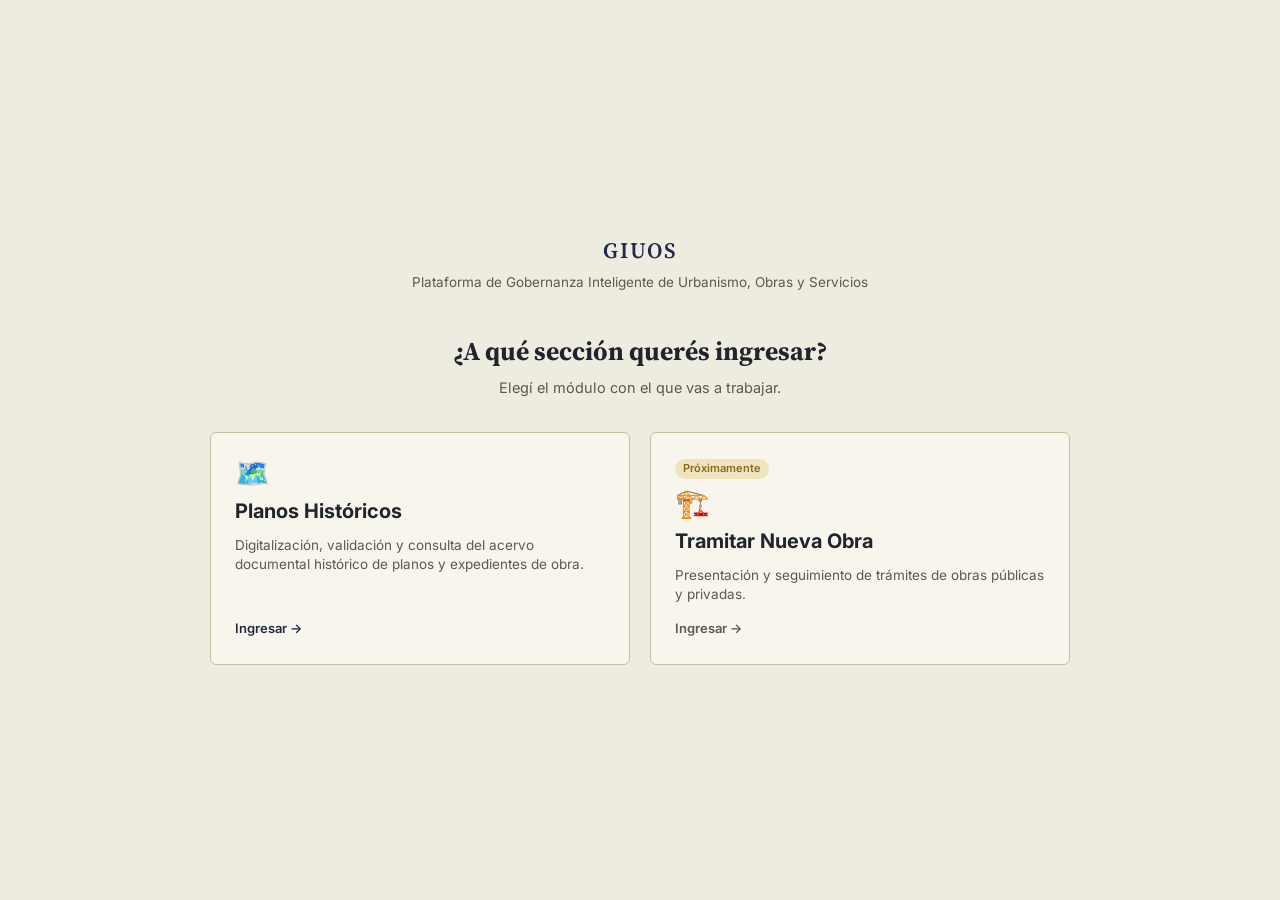
==== front/index.html @ 92304416 "Agrega pantalla de inicio comun a ambos proyectos" ====
<!DOCTYPE html>
<html lang="es">
<head>
<meta charset="UTF-8">
<meta name="viewport" content="width=device-width, initial-scale=1, viewport-fit=cover">
<title> Plataforma de Gobernanza Inteligente de Urbanismo, Obras y Servicios</title>
<link rel="preconnect" href="https://fonts.googleapis.com">
<link href="https://fonts.googleapis.com/css2?family=Source+Serif+4:opsz,wght@8..60,400;8..60,600;8..60,700&family=Inter:wght@400;500;600;700&display=swap" rel="stylesheet">
<link rel="stylesheet" href="styles.css">
</head>
<body>

<div class="landing">
  <div class="landing-inner">
    <div class="landing-brand">GIUOS</div>
    <div class="landing-brand-sub">Plataforma de Gobernanza Inteligente de Urbanismo, Obras y Servicios</div>

    <h1>¿A qué sección querés ingresar?</h1>
    <p class="lede" style="text-align:center;">Elegí el módulo con el que vas a trabajar.</p>

    <div class="module-grid">

      <a class="module-card" href="planos-historicos.html">
        <div class="icon">🗺️</div>
        <h2>Planos Históricos</h2>
        <p>Digitalización, validación y consulta del acervo documental histórico de planos y expedientes de obra.</p>
        <div class="enter">Ingresar →</div>
      </a>

      <!-- TODO: reemplazar por el link del repo del otro grupo cuando lo tengan desplegado -->
      <a class="module-card pending" href="#">
        <span class="tag-soon">Próximamente</span>
        <div class="icon">🏗️</div>
        <h2>Tramitar Nueva Obra</h2>
        <p>Presentación y seguimiento de trámites de obras públicas y privadas.</p>
        <div class="enter">Ingresar →</div>
      </a>

    </div>
  </div>
</div>

</body>
</html>
---- front/styles.css ----
/* ==========================================================================
   Archivo de Planos Históricos - Hoja de Estilos Principal
   ========================================================================== */

:root {
  --paper: #EEEBE0;
  --paper-2: #E3DFCF;
  --card: #F7F5EC;
  --ink: #20242C;
  --ink-soft: #5B5A4E;
  --border: #C7BFA3;
  --navy: #1F2A44;
  --navy-2: #2C3A5E;
  --brick: #8F3A2C;
  --brick-soft: #F1DDD4;
  --ok: #3F6B47;
  --ok-soft: #DCE7DA;
  --amber: #8A6A1F;
  --amber-soft: #EFE3C0;
  --font-serif: 'Source Serif 4', Georgia, serif;
  --font-sans: 'Inter', -apple-system, Segoe UI, sans-serif;
  padding-top: env(safe-area-inset-top, 0px);
  padding-bottom: env(safe-area-inset-bottom, 0px);
  box-sizing: border-box;
}

@media (prefers-color-scheme: dark) {
  :root:not([data-theme="light"]) {
    --paper: #1B1B18;
    --paper-2: #242320;
    --card: #232220;
    --ink: #EDEAE0;
    --ink-soft: #B3AD9B;
    --border: #4A473C;
    --navy: #8FA4D4;
    --navy-2: #A9BBE0;
    --brick: #E2897A;
    --brick-soft: #3A241E;
    --ok: #8FC79A;
    --ok-soft: #20301F;
    --amber: #E0BE72;
    --amber-soft: #33290F;
  }
}

:root[data-theme="dark"] {
  --paper: #1B1B18;
  --paper-2: #242320;
  --card: #232220;
  --ink: #EDEAE0;
  --ink-soft: #B3AD9B;
  --border: #4A473C;
  --navy: #8FA4D4;
  --navy-2: #A9BBE0;
  --brick: #E2897A;
  --brick-soft: #3A241E;
  --ok: #8FC79A;
  --ok-soft: #20301F;
  --amber: #E0BE72;
  --amber-soft: #33290F;
}

* {
  box-sizing: border-box;
}

html {
  scroll-padding-top: env(safe-area-inset-top, 0px);
}

body {
  margin: 0;
  background: var(--paper);
  color: var(--ink);
  font-family: var(--font-sans);
  line-height: 1.45;
}

/* ==========================================================================
   Layout Principal
   ========================================================================== */

.app {
  display: flex;
  min-height: 100vh;
}

.nav {
  width: 220px;
  flex: none;
  background: var(--paper-2);
  border-right: 1px solid var(--border);
  padding: 22px 14px;
  display: flex;
  flex-direction: column;
  gap: 22px;
}

.brand {
  font-family: var(--font-serif);
  font-size: 19px;
  font-weight: 600;
  display: flex;
  gap: 10px;
  align-items: flex-start;
  line-height: 1.2;
}

.brand span {
  display: block;
}

.brand small {
  display: block;
  font-family: var(--font-sans);
  font-weight: 400;
  font-size: 11px;
  color: var(--ink-soft);
  margin-top: 3px;
}

nav.tabs {
  display: flex;
  flex-direction: column;
  gap: 2px;
}

.tab {
  text-align: left;
  background: transparent;
  border: 1px solid transparent;
  border-radius: 3px;
  padding: 10px 12px;
  font: inherit;
  font-size: 14.5px;
  color: var(--ink-soft);
  cursor: pointer;
  font-family: var(--font-sans);
  transition: background 0.15s ease, color 0.15s ease;
}

.tab:hover {
  color: var(--ink);
}

.tab.active {
  background: var(--card);
  border-color: var(--border);
  color: var(--navy);
  font-weight: 600;
}

main {
  flex: 1;
  padding: 32px 40px;
  max-width: 980px;
}

.view {
  display: none;
}

.view.active {
  display: block;
}

h1 {
  font-family: var(--font-serif);
  font-size: 26px;
  margin: 0 0 4px;
}

.lede {
  color: var(--ink-soft);
  margin: 0 0 24px;
  max-width: 60ch;
  font-size: 14.5px;
}

/* ==========================================================================
   Componentes y Formularios
   ========================================================================== */

.card {
  background: var(--card);
  border: 1px solid var(--border);
  border-radius: 4px;
  padding: 20px;
}

.grid2 {
  display: grid;
  grid-template-columns: 1fr 1fr;
  gap: 14px;
}

label {
  display: block;
  font-size: 12.5px;
  color: var(--ink-soft);
  margin: 0 0 5px;
}

input[type=text],
input[type=search],
textarea {
  width: 100%;
  padding: 9px 10px;
  border: 1px solid var(--border);
  border-radius: 3px;
  background: var(--paper);
  color: var(--ink);
  font: inherit;
  font-size: 14px;
}

input:focus,
textarea:focus,
button:focus,
.row:focus-visible {
  outline: 2px solid var(--navy);
  outline-offset: 1px;
}

.field {
  margin-bottom: 14px;
}

.optional {
  color: var(--ink-soft);
  font-weight: 400;
}

.filebox {
  border: 1px dashed var(--border);
  border-radius: 4px;
  padding: 16px;
  text-align: center;
  background: var(--paper);
}

.filebox input {
  margin-top: 8px;
}

/* ==========================================================================
   Botones
   ========================================================================== */

button.primary {
  background: var(--navy);
  color: #fff;
  border: none;
  border-radius: 3px;
  padding: 10px 18px;
  font: inherit;
  font-size: 14px;
  font-weight: 600;
  cursor: pointer;
  transition: background 0.15s ease;
}

button.primary:hover {
  background: var(--navy-2);
}

button.ghost {
  background: transparent;
  border: 1px solid var(--border);
  color: var(--ink);
  border-radius: 3px;
  padding: 9px 16px;
  font: inherit;
  font-size: 14px;
  cursor: pointer;
  transition: border-color 0.15s ease;
}

button.ghost:hover {
  border-color: var(--navy);
}

/* ==========================================================================
   Alertas y Mensajes
   ========================================================================== */

.error {
  background: var(--brick-soft);
  color: var(--brick);
  border: 1px solid var(--brick);
  border-radius: 3px;
  padding: 9px 12px;
  font-size: 13.5px;
  margin: 12px 0;
}

.hint {
  background: var(--amber-soft);
  color: var(--amber);
  border: 1px solid var(--amber);
  border-radius: 3px;
  padding: 9px 12px;
  font-size: 13.5px;
  margin: 12px 0;
}

.confirm {
  background: var(--ok-soft);
  color: var(--ok);
  border: 1px solid var(--ok);
  border-radius: 3px;
  padding: 9px 12px;
  font-size: 13.5px;
  margin: 12px 0;
}

/* ==========================================================================
   Badges e Indicadores
   ========================================================================== */

.badge {
  display: inline-block;
  font-size: 11.5px;
  padding: 2px 8px;
  border-radius: 20px;
  font-weight: 600;
}

.badge.pendiente {
  background: var(--amber-soft);
  color: var(--amber);
}

.badge.validado {
  background: var(--ok-soft);
  color: var(--ok);
}

.badge.sin_ubicacion {
  background: var(--brick-soft);
  color: var(--brick);
}

.pulse {
  display: inline-block;
  width: 7px;
  height: 7px;
  border-radius: 50%;
  background: var(--amber);
  margin-right: 6px;
  animation: pulse 1.1s infinite;
}

@keyframes pulse {
  0%, 100% { opacity: 0.35; }
  50% { opacity: 1; }
}

/* ==========================================================================
   Vistas de Dos Columnas (Split) y Listados
   ========================================================================== */

.split {
  display: grid;
  grid-template-columns: 260px 1fr;
  gap: 20px;
  align-items: start;
}

.list {
  display: flex;
  flex-direction: column;
  gap: 6px;
  max-height: 520px;
  overflow-y: auto;
}

.row {
  text-align: left;
  width: 100%;
  background: var(--card);
  border: 1px solid var(--border);
  border-radius: 3px;
  padding: 10px 12px;
  cursor: pointer;
  font: inherit;
  color: var(--ink);
  transition: border-color 0.15s ease, background 0.15s ease;
}

.row:hover {
  border-color: var(--navy);
}

.row.sel {
  border-color: var(--navy);
  background: var(--paper-2);
}

.row .t {
  font-weight: 600;
  font-size: 13.5px;
}

.row .s {
  font-size: 12px;
  color: var(--ink-soft);
  margin-top: 2px;
}

.empty {
  color: var(--ink-soft);
  font-size: 14px;
  padding: 14px;
  border: 1px dashed var(--border);
  border-radius: 4px;
}

.thumb {
  width: 100%;
  max-width: 320px;
  border: 1px solid var(--border);
  border-radius: 3px;
  display: block;
  margin-bottom: 14px;
}

.doclink {
  display: inline-block;
  margin-bottom: 14px;
  font-size: 13.5px;
  color: var(--navy);
  border: 1px solid var(--border);
  border-radius: 3px;
  padding: 8px 12px;
  text-decoration: none;
}

.doclink:hover {
  text-decoration: underline;
}

.hist {
  margin-top: 18px;
  border-top: 1px solid var(--border);
  padding-top: 12px;
}

.hist h3 {
  font-size: 13px;
  color: var(--ink-soft);
  margin: 0 0 8px;
  font-weight: 600;
}

.hist li {
  font-size: 13px;
  margin-bottom: 6px;
}

.searchbar {
  display: flex;
  gap: 8px;
  margin-bottom: 18px;
}

.searchbar input {
  flex: 1;
}

.actions,
.det-actions {
  display: flex;
  gap: 10px;
  margin-top: 16px;
}

/* ==========================================================================
   Responsive Design
   ========================================================================== */

@media (max-width: 760px) {
  .app {
    flex-direction: column;
  }
  .nav {
    width: 100%;
    flex-direction: row;
    align-items: center;
    gap: 14px;
    padding: 14px 16px;
    overflow-x: auto;
  }
  nav.tabs {
    flex-direction: row;
  }
  main {
    padding: 22px 18px;
  }
  .split {
    grid-template-columns: 1fr;
  }
  .grid2 {
    grid-template-columns: 1fr;
  }
}

/* ==========================================================================
   Pantalla de inicio (selector de módulo) — agregado, no reemplaza nada
   de lo anterior.
   ========================================================================== */

.landing {
  min-height: 100vh;
  display: flex;
  align-items: center;
  justify-content: center;
  padding: 40px 20px;
}

.landing-inner {
  max-width: 860px;
  width: 100%;
  text-align: center;
}

.landing-brand {
  font-family: var(--font-serif);
  font-size: 22px;
  font-weight: 600;
  letter-spacing: 2px;
  color: var(--navy);
  margin-bottom: 6px;
}

.landing-brand-sub {
  color: var(--ink-soft);
  font-size: 13.5px;
  margin-bottom: 40px;
}

.landing h1 {
  margin-bottom: 6px;
}

.landing .lede {
  margin: 0 auto 34px;
}

.module-grid {
  display: grid;
  grid-template-columns: 1fr 1fr;
  gap: 20px;
  text-align: left;
}

.module-card {
  background: var(--card);
  border: 1px solid var(--border);
  border-radius: 6px;
  padding: 26px 24px;
  display: flex;
  flex-direction: column;
  gap: 10px;
  text-decoration: none;
  color: var(--ink);
  transition: border-color 0.15s ease, transform 0.15s ease;
}

.module-card:hover {
  border-color: var(--navy);
  transform: translateY(-2px);
}

.module-card .icon {
  font-size: 28px;
  line-height: 1;
}

.module-card h2 {
  font-size: 20px;
  margin: 0;
}

.module-card p {
  color: var(--ink-soft);
  font-size: 13.5px;
  margin: 0;
  flex: 1;
}

.module-card .enter {
  font-size: 13px;
  font-weight: 600;
  color: var(--navy);
  margin-top: 4px;
}

.module-card.pending .enter {
  color: var(--ink-soft);
}

.tag-soon {
  display: inline-block;
  font-size: 11px;
  font-weight: 600;
  padding: 2px 8px;
  border-radius: 20px;
  background: var(--amber-soft);
  color: var(--amber);
  align-self: flex-start;
}

@media (max-width: 640px) {
  .module-grid {
    grid-template-columns: 1fr;
  }
}
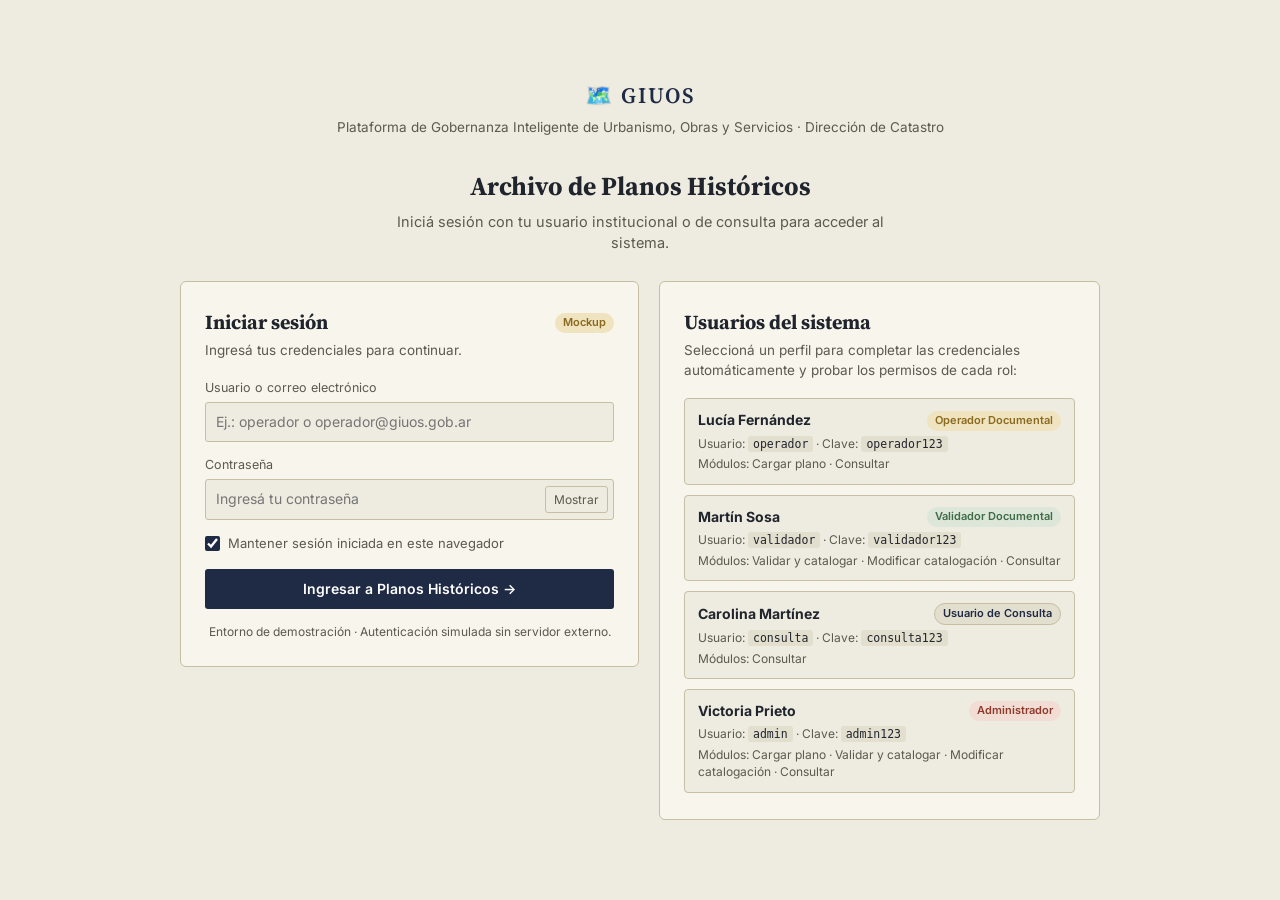
==== commit cd116d7c: "feat(auth): implement user authentication and role management with session handling - Added auth.js " ====
--- a/front/index.html
+++ b/front/index.html
@@ -3,7 +3,7 @@
 <head>
 <meta charset="UTF-8">
 <meta name="viewport" content="width=device-width, initial-scale=1, viewport-fit=cover">
-<title> Plataforma de Gobernanza Inteligente de Urbanismo, Obras y Servicios</title>
+<title>GIUOS — Archivo de Planos Históricos | Iniciar sesión</title>
 <link rel="preconnect" href="https://fonts.googleapis.com">
 <link href="https://fonts.googleapis.com/css2?family=Source+Serif+4:opsz,wght@8..60,400;8..60,600;8..60,700&family=Inter:wght@400;500;600;700&display=swap" rel="stylesheet">
 <link rel="stylesheet" href="styles.css">
@@ -12,33 +12,59 @@
 
 <div class="landing">
   <div class="landing-inner">
-    <div class="landing-brand">GIUOS</div>
-    <div class="landing-brand-sub">Plataforma de Gobernanza Inteligente de Urbanismo, Obras y Servicios</div>
+    <div class="landing-brand">🗺️ GIUOS</div>
+    <div class="landing-brand-sub">Plataforma de Gobernanza Inteligente de Urbanismo, Obras y Servicios · Dirección de Catastro</div>
 
-    <h1>¿A qué sección querés ingresar?</h1>
-    <p class="lede" style="text-align:center;">Elegí el módulo con el que vas a trabajar.</p>
+    <h1>Archivo de Planos Históricos</h1>
+    <p class="lede">Iniciá sesión con tu usuario institucional o de consulta para acceder al sistema.</p>
 
-    <div class="module-grid">
+    <div class="login-grid">
+      <section class="card login-card" aria-labelledby="login-heading">
+        <div class="login-card-head">
+          <h2 id="login-heading">Iniciar sesión</h2>
+          <span class="badge-mockup">Mockup</span>
+        </div>
+        <p class="login-sub">Ingresá tus credenciales para continuar.</p>
 
-      <a class="module-card" href="planos-historicos.html">
-        <div class="icon">🗺️</div>
-        <h2>Planos Históricos</h2>
-        <p>Digitalización, validación y consulta del acervo documental histórico de planos y expedientes de obra.</p>
-        <div class="enter">Ingresar →</div>
-      </a>
+        <div id="login-msgs" role="alert" aria-live="polite"></div>
 
-      <!-- TODO: reemplazar por el link del repo del otro grupo cuando lo tengan desplegado -->
-      <a class="module-card pending" href="#">
-        <span class="tag-soon">Próximamente</span>
-        <div class="icon">🏗️</div>
-        <h2>Tramitar Nueva Obra</h2>
-        <p>Presentación y seguimiento de trámites de obras públicas y privadas.</p>
-        <div class="enter">Ingresar →</div>
-      </a>
+        <form id="form-login" novalidate>
+          <div class="field">
+            <label for="login-usuario">Usuario o correo electrónico</label>
+            <input type="text" id="login-usuario" autocomplete="username" placeholder="Ej.: operador o operador@giuos.gob.ar" required>
+          </div>
+          <div class="field">
+            <label for="login-clave">Contraseña</label>
+            <div class="password-wrap">
+              <input type="password" id="login-clave" autocomplete="current-password" placeholder="Ingresá tu contraseña" required>
+              <button type="button" id="toggle-clave" class="password-toggle" aria-pressed="false" aria-label="Mostrar u ocultar contraseña">Mostrar</button>
+            </div>
+          </div>
+          <label class="login-remember">
+            <input type="checkbox" id="login-recordar" checked>
+            <span>Mantener sesión iniciada en este navegador</span>
+          </label>
+          <button type="submit" id="btn-login-submit" class="primary login-submit">Ingresar a Planos Históricos →</button>
+          <p class="login-mockup-note">Entorno de demostración · Autenticación simulada sin servidor externo.</p>
+        </form>
 
+        <div id="login-sesion-activa" hidden></div>
+      </section>
+
+      <aside class="card demo-users-card" aria-labelledby="demo-users-heading">
+        <h2 id="demo-users-heading">Usuarios del sistema</h2>
+        <p class="login-sub">Seleccioná un perfil para completar las credenciales automáticamente y probar los permisos de cada rol:</p>
+        <div id="demo-users-list" class="demo-users-list"></div>
+      </aside>
     </div>
   </div>
 </div>
 
+<script src="js/auth.js"></script>
+<script>
+  if (window.PH && window.PH.Auth) {
+    window.PH.Auth.initLoginPage();
+  }
+</script>
 </body>
 </html>
--- a/front/styles.css
+++ b/front/styles.css
@@ -76,6 +76,14 @@
   line-height: 1.45;
 }
 
+[hidden] {
+  display: none !important;
+}
+
+.auth-pending .app {
+  display: none;
+}
+
 /* ==========================================================================
    Layout Principal
    ========================================================================== */
@@ -202,6 +210,8 @@
 }
 
 input[type=text],
+input[type=password],
+input[type=email],
 input[type=search],
 textarea {
   width: 100%;
@@ -222,6 +232,27 @@
   outline-offset: 1px;
 }
 
+#v-texto_extraido,
+#m-texto_extraido {
+  resize: none;
+  field-sizing: content;
+  line-height: 1.5;
+  overflow-y: auto;
+  overflow-wrap: anywhere;
+  min-height: calc(1.5em + 20px);
+  max-height: calc(18em + 20px);
+}
+
+#m-motivo {
+  resize: none !important;
+  line-height: 1.5;
+  height: 84px;
+  min-height: 84px;
+  max-height: 84px;
+  overflow-y: auto;
+  overflow-wrap: anywhere;
+}
+
 .field {
   margin-bottom: 14px;
 }
@@ -241,6 +272,23 @@
 
 .filebox input {
   margin-top: 8px;
+}
+
+.filebox input.file-empty {
+  color: transparent;
+  width: 224px;
+  font-size: 0;
+}
+
+.filebox input::file-selector-button {
+  color: #000;
+}
+
+.filebox input.file-empty::file-selector-button {
+  box-sizing: border-box;
+  width: 100%;
+  margin: 0;
+  font: 14px Arial, sans-serif;
 }
 
 /* ==========================================================================
@@ -285,6 +333,10 @@
    ========================================================================== */
 
 .error {
+  min-width: 0;
+  max-width: 100%;
+  white-space: normal;
+  overflow-wrap: anywhere;
   background: var(--brick-soft);
   color: var(--brick);
   border: 1px solid var(--brick);
@@ -318,6 +370,36 @@
    Badges e Indicadores
    ========================================================================== */
 
+.database-status {
+  display: flex;
+  align-items: center;
+  gap: 8px;
+  padding: 10px;
+  border: 1px solid currentColor;
+  border-radius: 4px;
+  font-size: 12px;
+  color: var(--amber);
+  background: var(--amber-soft);
+}
+
+.database-status[data-state="connected"] {
+  color: var(--ok);
+  background: var(--ok-soft);
+}
+
+.database-status[data-state="disconnected"] {
+  color: var(--brick);
+  background: var(--brick-soft);
+}
+
+.database-status-dot {
+  width: 8px;
+  height: 8px;
+  flex: none;
+  border-radius: 50%;
+  background: currentColor;
+}
+
 .badge {
   display: inline-block;
   font-size: 11.5px;
@@ -337,6 +419,11 @@
 }
 
 .badge.sin_ubicacion {
+  background: var(--brick-soft);
+  color: var(--brick);
+}
+
+.badge.ia-error {
   background: var(--brick-soft);
   color: var(--brick);
 }
@@ -362,9 +449,13 @@
 
 .split {
   display: grid;
-  grid-template-columns: 260px 1fr;
+  grid-template-columns: 260px minmax(0, 1fr);
   gap: 20px;
   align-items: start;
+}
+
+.split > * {
+  min-width: 0;
 }
 
 .list {
@@ -375,7 +466,27 @@
   overflow-y: auto;
 }
 
+.pagination {
+  margin-top: 12px;
+  color: var(--ink-soft);
+  font-size: 12px;
+}
+
+.pagination-actions {
+  display: flex;
+  gap: 8px;
+  flex-wrap: wrap;
+}
+
+.pagination-actions button:disabled {
+  opacity: .5;
+  cursor: default;
+}
+
 .row {
+  min-width: 0;
+  flex-shrink: 0;
+  overflow-wrap: anywhere;
   text-align: left;
   width: 100%;
   background: var(--card);
@@ -426,6 +537,8 @@
 }
 
 .doclink {
+  max-width: 100%;
+  overflow-wrap: anywhere;
   display: inline-block;
   margin-bottom: 14px;
   font-size: 13.5px;
@@ -440,6 +553,20 @@
   text-decoration: underline;
 }
 
+textarea[readonly] {
+  background: var(--paper-2);
+  color: var(--ink-soft);
+  resize: vertical;
+}
+
+.motivo-contador {
+  display: block;
+  text-align: right;
+  color: var(--ink-soft);
+  font-size: 12px;
+  margin-top: 4px;
+}
+
 .hist {
   margin-top: 18px;
   border-top: 1px solid var(--border);
@@ -471,8 +598,22 @@
 .actions,
 .det-actions {
   display: flex;
+  justify-content: flex-end;
   gap: 10px;
   margin-top: 16px;
+}
+
+.det-actions-plano {
+  justify-content: flex-start;
+  align-items: center;
+  flex-wrap: wrap;
+  gap: 10px;
+  margin-bottom: 16px;
+}
+
+#btn-cargar {
+  display: block;
+  margin-left: auto;
 }
 
 /* ==========================================================================
@@ -486,13 +627,14 @@
   .nav {
     width: 100%;
     flex-direction: row;
+    flex-wrap: wrap;
     align-items: center;
-    gap: 14px;
+    gap: 12px;
     padding: 14px 16px;
-    overflow-x: auto;
   }
   nav.tabs {
     flex-direction: row;
+    flex-wrap: wrap;
   }
   main {
     padding: 22px 18px;
@@ -506,8 +648,99 @@
 }
 
 /* ==========================================================================
-   Pantalla de inicio (selector de módulo) — agregado, no reemplaza nada
-   de lo anterior.
+   Barra lateral: sesión de usuario y pie de navegación
+   ========================================================================== */
+
+.nav-footer {
+  margin-top: auto;
+  display: flex;
+  flex-direction: column;
+  gap: 10px;
+}
+
+.user-session {
+  background: var(--card);
+  border: 1px solid var(--border);
+  border-radius: 4px;
+  padding: 11px 12px;
+  display: flex;
+  flex-direction: column;
+  gap: 9px;
+}
+
+.user-session-info {
+  display: flex;
+  align-items: center;
+  gap: 10px;
+  min-width: 0;
+}
+
+.user-avatar {
+  width: 32px;
+  height: 32px;
+  border-radius: 50%;
+  background: var(--navy);
+  color: var(--paper);
+  font-size: 12px;
+  font-weight: 700;
+  display: inline-flex;
+  align-items: center;
+  justify-content: center;
+  flex: none;
+  letter-spacing: 0.5px;
+}
+
+.user-meta {
+  min-width: 0;
+}
+
+.user-name {
+  font-size: 13px;
+  font-weight: 600;
+  color: var(--ink);
+  line-height: 1.25;
+  margin-bottom: 3px;
+  overflow-wrap: anywhere;
+}
+
+.user-logout {
+  width: 100%;
+  padding: 6px 10px;
+  font-size: 12.5px;
+}
+
+.role-badge {
+  display: inline-block;
+  font-size: 11px;
+  font-weight: 600;
+  padding: 2px 8px;
+  border-radius: 20px;
+  white-space: nowrap;
+}
+
+.role-operador {
+  background: var(--amber-soft);
+  color: var(--amber);
+}
+
+.role-validador {
+  background: var(--ok-soft);
+  color: var(--ok);
+}
+
+.role-consulta {
+  background: var(--paper-2);
+  color: var(--navy);
+  border: 1px solid var(--border);
+}
+
+.role-admin {
+  background: var(--brick-soft);
+  color: var(--brick);
+}
+
+/* ==========================================================================
+   Pantalla de inicio y mockup de login
    ========================================================================== */
 
 .landing {
@@ -519,7 +752,7 @@
 }
 
 .landing-inner {
-  max-width: 860px;
+  max-width: 920px;
   width: 100%;
   text-align: center;
 }
@@ -536,7 +769,7 @@
 .landing-brand-sub {
   color: var(--ink-soft);
   font-size: 13.5px;
-  margin-bottom: 40px;
+  margin-bottom: 30px;
 }
 
 .landing h1 {
@@ -544,63 +777,43 @@
 }
 
 .landing .lede {
-  margin: 0 auto 34px;
-}
-
-.module-grid {
+  margin: 0 auto 28px;
+}
+
+.login-grid {
   display: grid;
-  grid-template-columns: 1fr 1fr;
+  grid-template-columns: 1.02fr 0.98fr;
   gap: 20px;
   text-align: left;
-}
-
-.module-card {
-  background: var(--card);
-  border: 1px solid var(--border);
+  align-items: start;
+}
+
+.login-card,
+.demo-users-card {
+  padding: 26px 24px;
   border-radius: 6px;
-  padding: 26px 24px;
-  display: flex;
-  flex-direction: column;
+}
+
+.login-card-head {
+  display: flex;
+  align-items: center;
+  justify-content: space-between;
   gap: 10px;
-  text-decoration: none;
-  color: var(--ink);
-  transition: border-color 0.15s ease, transform 0.15s ease;
-}
-
-.module-card:hover {
-  border-color: var(--navy);
-  transform: translateY(-2px);
-}
-
-.module-card .icon {
-  font-size: 28px;
-  line-height: 1;
-}
-
-.module-card h2 {
+  margin-bottom: 4px;
+}
+
+.login-card h2,
+.demo-users-card h2 {
+  font-family: var(--font-serif);
   font-size: 20px;
   margin: 0;
 }
 
-.module-card p {
-  color: var(--ink-soft);
-  font-size: 13.5px;
-  margin: 0;
-  flex: 1;
-}
-
-.module-card .enter {
-  font-size: 13px;
-  font-weight: 600;
-  color: var(--navy);
-  margin-top: 4px;
-}
-
-.module-card.pending .enter {
-  color: var(--ink-soft);
-}
-
-.tag-soon {
+.demo-users-card h2 {
+  margin-bottom: 4px;
+}
+
+.badge-mockup {
   display: inline-block;
   font-size: 11px;
   font-weight: 600;
@@ -608,11 +821,452 @@
   border-radius: 20px;
   background: var(--amber-soft);
   color: var(--amber);
-  align-self: flex-start;
-}
-
-@media (max-width: 640px) {
-  .module-grid {
+}
+
+.login-sub {
+  color: var(--ink-soft);
+  font-size: 13.5px;
+  margin: 0 0 18px;
+}
+
+.password-wrap {
+  position: relative;
+  display: flex;
+  align-items: center;
+}
+
+.password-wrap input {
+  padding-right: 78px;
+}
+
+.password-toggle {
+  position: absolute;
+  right: 6px;
+  background: transparent;
+  border: 1px solid var(--border);
+  border-radius: 3px;
+  padding: 4px 8px;
+  font: inherit;
+  font-size: 12px;
+  color: var(--ink-soft);
+  cursor: pointer;
+}
+
+.password-toggle:hover {
+  color: var(--ink);
+  border-color: var(--navy);
+}
+
+.login-remember {
+  display: flex;
+  align-items: center;
+  gap: 8px;
+  font-size: 13px;
+  color: var(--ink-soft);
+  margin: 2px 0 16px;
+  cursor: pointer;
+}
+
+.login-remember input[type="checkbox"] {
+  width: 15px;
+  height: 15px;
+  margin: 0;
+  accent-color: var(--navy);
+}
+
+.login-submit {
+  width: 100%;
+  padding: 11px 18px;
+}
+
+.login-mockup-note {
+  margin: 14px 0 0;
+  font-size: 12px;
+  color: var(--ink-soft);
+  text-align: center;
+}
+
+.demo-users-list {
+  display: flex;
+  flex-direction: column;
+  gap: 10px;
+}
+
+.demo-user-btn {
+  width: 100%;
+  text-align: left;
+  background: var(--paper);
+  border: 1px solid var(--border);
+  border-radius: 4px;
+  padding: 11px 13px;
+  cursor: pointer;
+  font: inherit;
+  color: var(--ink);
+  transition: border-color 0.15s ease, background 0.15s ease, transform 0.12s ease;
+}
+
+.demo-user-btn:hover {
+  border-color: var(--navy);
+  transform: translateY(-1px);
+}
+
+.demo-user-btn.selected {
+  border-color: var(--navy);
+  background: var(--paper-2);
+  box-shadow: 0 0 0 1px var(--navy);
+}
+
+.demo-user-head {
+  display: flex;
+  flex-wrap: wrap;
+  align-items: center;
+  justify-content: space-between;
+  gap: 8px;
+  margin-bottom: 4px;
+}
+
+.demo-user-head strong {
+  font-size: 14px;
+}
+
+.demo-user-creds {
+  font-size: 12px;
+  color: var(--ink-soft);
+  margin-bottom: 3px;
+}
+
+.demo-user-creds code {
+  font-family: ui-monospace, SFMono-Regular, Menlo, monospace;
+  font-size: 11.5px;
+  background: var(--paper-2);
+  padding: 1px 5px;
+  border-radius: 3px;
+  color: var(--ink);
+}
+
+.demo-user-perms {
+  font-size: 12px;
+  color: var(--ink-soft);
+}
+
+.session-summary {
+  display: flex;
+  flex-direction: column;
+  gap: 14px;
+  padding-top: 4px;
+}
+
+.session-email {
+  font-size: 12.5px;
+  color: var(--ink-soft);
+  margin-bottom: 5px;
+}
+
+.session-perms {
+  margin: 0;
+  font-size: 13.5px;
+  color: var(--ink-soft);
+  background: var(--paper);
+  border: 1px solid var(--border);
+  border-radius: 4px;
+  padding: 10px 12px;
+}
+
+.session-actions {
+  display: flex;
+  flex-direction: column;
+  gap: 8px;
+}
+
+.btn-primary-link {
+  display: block;
+  text-align: center;
+  text-decoration: none;
+  background: var(--navy);
+  color: #fff;
+  border: none;
+  border-radius: 3px;
+  padding: 11px 18px;
+  font: inherit;
+  font-size: 14px;
+  font-weight: 600;
+  cursor: pointer;
+  transition: background 0.15s ease;
+}
+
+.btn-primary-link:hover {
+  background: var(--navy-2);
+}
+
+@media (max-width: 760px) {
+  .landing {
+    padding: 24px 16px;
+    align-items: flex-start;
+  }
+  .login-grid {
     grid-template-columns: 1fr;
   }
-}
+  .nav-footer {
+    margin-top: 0;
+    flex-direction: row;
+    flex-wrap: wrap;
+    align-items: center;
+    width: 100%;
+  }
+  .user-session {
+    flex-direction: row;
+    flex-wrap: wrap;
+    align-items: center;
+    justify-content: space-between;
+    flex: 1;
+    min-width: 220px;
+  }
+  .user-logout {
+    width: auto;
+  }
+}
+
+.nomenclatura { border: 1px solid var(--line, #ddd); border-radius: 8px; padding: 16px; margin: 16px 0; min-width: 0; }
+.nomenclatura legend { font-weight: 600; padding: 0 6px; }
+.nomenclatura p { font-size: 13px; margin: 0 0 12px; }
+button.danger { background: #a92323; color: #fff; border: 1px solid #a92323; }
+button.danger:disabled { opacity: .55; cursor: wait; }
+
+/* Modal de comparación Antes y Después */
+.diff-select {
+  text-align: center;
+}
+
+.diff-select input[type="checkbox"] {
+  width: 18px;
+  height: 18px;
+  margin: 0;
+  cursor: pointer;
+}
+
+.modal-backdrop {
+  position: fixed;
+  inset: 0;
+  background: rgba(0, 0, 0, 0.55);
+  display: flex;
+  align-items: center;
+  justify-content: center;
+  z-index: 1000;
+  padding: 16px;
+  backdrop-filter: blur(2px);
+}
+.modal-card {
+  background: var(--card);
+  border: 1px solid var(--border);
+  border-radius: 8px;
+  width: 100%;
+  max-width: 820px;
+  max-height: 90vh;
+  display: flex;
+  flex-direction: column;
+  box-shadow: 0 10px 30px rgba(0, 0, 0, 0.3);
+}
+.modal-header {
+  display: flex;
+  justify-content: space-between;
+  align-items: center;
+  padding: 16px 20px;
+  border-bottom: 1px solid var(--border);
+}
+.modal-header h2 {
+  margin: 0;
+  font-size: 18px;
+  font-family: var(--font-serif);
+}
+.modal-close {
+  background: transparent;
+  border: none;
+  font-size: 20px;
+  cursor: pointer;
+  color: var(--ink-soft);
+  padding: 4px 8px;
+  border-radius: 4px;
+}
+.modal-close:hover {
+  background: var(--paper-2);
+  color: var(--ink);
+}
+.modal-body {
+  padding: 20px;
+  overflow-y: auto;
+  font-size: 14px;
+}
+.modal-footer {
+  display: flex;
+  justify-content: flex-end;
+  gap: 12px;
+  padding: 16px 20px;
+  border-top: 1px solid var(--border);
+  background: var(--paper-2);
+}
+.hist-scroll {
+  max-width: 100%;
+  margin-bottom: 16px;
+}
+
+.hist-table {
+  width: 100%;
+  table-layout: fixed;
+  border-collapse: collapse;
+  font-size: 13px;
+}
+
+.hist-table th,
+.hist-table td {
+  border: 1px solid var(--border);
+  padding: 8px;
+  text-align: left;
+  vertical-align: top;
+  overflow-wrap: anywhere;
+}
+
+.hist-table th {
+  background: var(--paper-2);
+  overflow-wrap: normal;
+  white-space: normal;
+}
+
+.hist-table th:nth-child(1) { width: 18%; }
+.hist-table th:nth-child(2) { width: 16%; }
+.hist-table th:nth-child(3) { width: 17%; }
+.hist-table th:nth-child(4) { width: 29%; }
+.hist-table th:nth-child(5) { width: 20%; }
+
+.hist-table td:nth-child(-n+2) {
+  white-space: normal;
+}
+
+.hist-table td:nth-child(n+3) {
+  white-space: normal;
+  overflow-wrap: anywhere;
+}
+
+.hist-table td.hist-detail {
+  white-space: normal;
+  background: var(--paper-2);
+}
+
+.hist-detail p {
+  margin: 6px 0 12px;
+}
+
+.hist-change {
+  padding: 10px 0;
+}
+
+.hist-change + .hist-change {
+  border-top: 1px solid var(--border);
+}
+
+.hist-values {
+  display: grid;
+  grid-template-columns: repeat(2, minmax(0, 1fr));
+  gap: 12px;
+  margin-top: 6px;
+}
+
+.hist-values > div {
+  min-width: 0;
+  overflow-wrap: anywhere;
+}
+
+.hist-values span {
+  color: var(--ink-soft);
+  font-size: 12px;
+}
+
+button.hist-toggle {
+  max-width: 100%;
+  padding: 5px 7px;
+  font-size: 12px;
+  white-space: normal;
+}
+
+.diff-table {
+  width: 100%;
+  border-collapse: collapse;
+  margin-top: 12px;
+}
+.diff-table th, .diff-table td {
+  padding: 10px 12px;
+  border: 1px solid var(--border);
+  text-align: left;
+  vertical-align: top;
+}
+.diff-table th {
+  background: var(--paper-2);
+  font-weight: 600;
+  font-size: 13px;
+}
+.diff-table tr.diff-changed {
+  background: rgba(63, 107, 71, 0.08);
+}
+.diff-tag-changed {
+  display: inline-block;
+  font-size: 11px;
+  font-weight: 600;
+  padding: 2px 6px;
+  border-radius: 4px;
+  background: var(--ok-soft);
+  color: var(--ok);
+}
+.diff-tag-same {
+  display: inline-block;
+  font-size: 11px;
+  color: var(--ink-soft);
+}
+.btn-limite,
+.badge.limite {
+  display: inline-flex;
+  align-items: center;
+  justify-content: center;
+  gap: 8px;
+  height: 38px;
+  padding: 0 16px;
+  border-radius: 9999px;
+  font-family: var(--font-sans);
+  font-size: 13px;
+  font-weight: 600;
+  color: var(--ink-soft);
+  background: var(--paper-2);
+  border: 1px solid var(--border);
+  cursor: not-allowed;
+  opacity: 0.9;
+  user-select: none;
+  white-space: nowrap;
+}
+
+.btn-limite .limite-dot,
+.badge.limite .limite-dot {
+  width: 7px;
+  height: 7px;
+  border-radius: 50%;
+  background: var(--brick);
+  opacity: 0.85;
+  flex-shrink: 0;
+}
+.banner-propuesta {
+  background: var(--amber-soft);
+  border: 1px solid var(--amber);
+  border-radius: 6px;
+  padding: 8px 10px;
+  margin-bottom: 12px;
+  font-size: 12px;
+  line-height: 1.4;
+  display: flex;
+  justify-content: space-between;
+  align-items: center;
+  gap: 8px;
+  flex-wrap: wrap;
+}
+
+.banner-propuesta button {
+  font-size: 12px;
+  padding: 6px 10px;
+}
+
